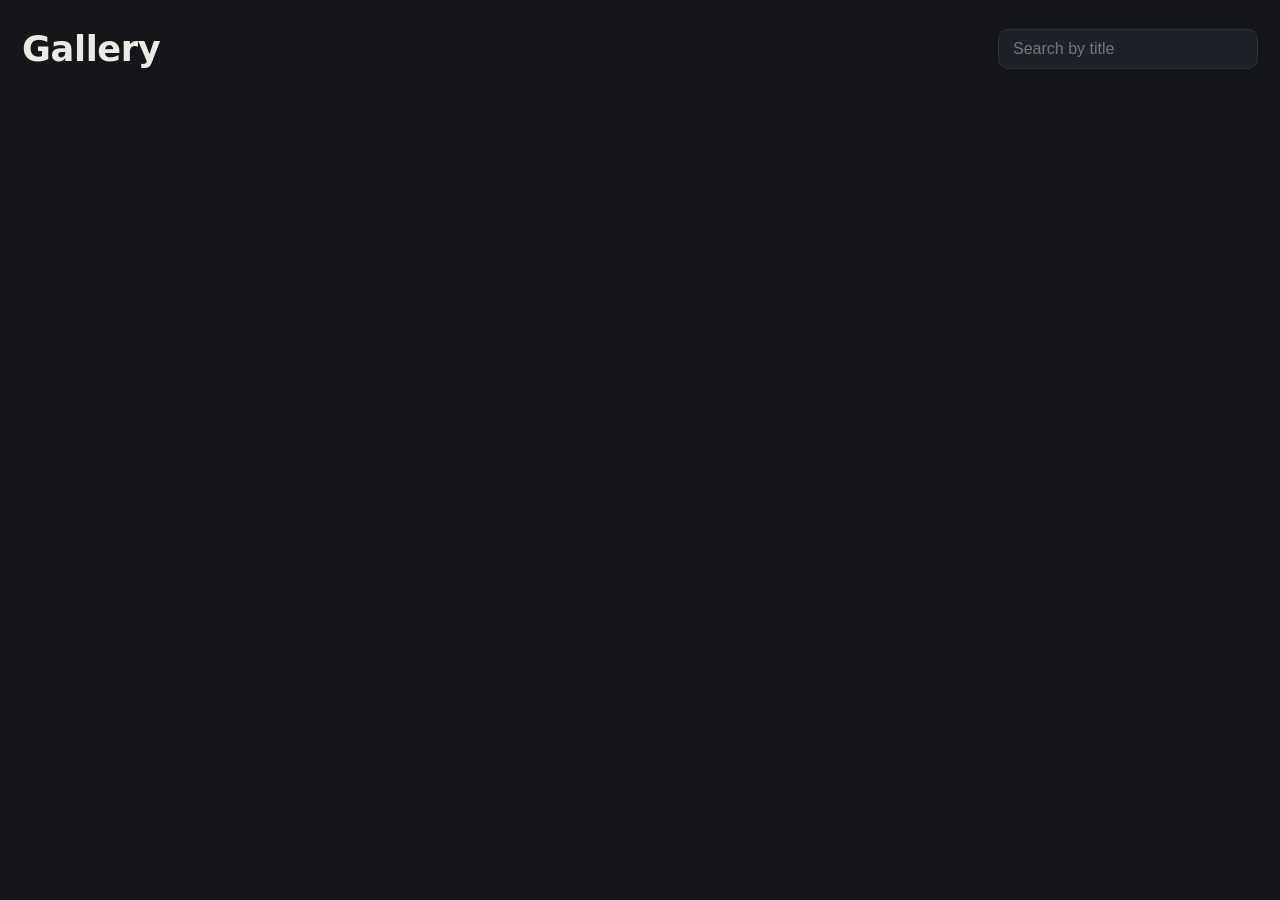
==== index.html @ 0fddbddf "Add Image Gallery project" ====
<!DOCTYPE html>
<html lang="en">
<head>
  <meta charset="UTF-8">
  <meta name="viewport" content="width=device-width, initial-scale=1">
  <title>Gallery</title>
  <link rel="stylesheet" href="style.css">
</head>
<body>
  <header class="top">
    <h1>Gallery</h1>
    <input id="search" type="search" placeholder="Search by title" aria-label="Search images">
    <nav id="filters" class="filters" aria-label="Categories"></nav>
  </header>

  <main>
    <p id="empty" class="empty" hidden>No images match. Try another category or search.</p>
    <section id="grid" class="grid" aria-live="polite"></section>
  </main>

  <div id="lightbox" class="lightbox" role="dialog" aria-modal="true" aria-label="Image viewer" hidden>
    <button class="lb-btn lb-close" id="lbClose" aria-label="Close viewer">&times;</button>
    <button class="lb-btn lb-prev" id="lbPrev" aria-label="Previous image">&#8249;</button>
    <figure class="lb-fig">
      <img id="lbImg" alt="">
      <figcaption><span id="lbTitle"></span> <span id="lbCount"></span></figcaption>
    </figure>
    <button class="lb-btn lb-next" id="lbNext" aria-label="Next image">&#8250;</button>
  </div>

  <script src="script.js"></script>
</body>
</html>
---- style.css ----
:root {
  --bg: #14161a;
  --surface: #1e2127;
  --text: #eceae4;
  --muted: #9a9ea6;
  --accent: #7cc4b0;
  --gap: 14px;
  --radius: 10px;
  --t: .3s ease;
}
* { box-sizing: border-box; margin: 0; }
body {
  font-family: system-ui, -apple-system, "Segoe UI", sans-serif;
  background: var(--bg); color: var(--text);
  padding: 20px 14px 40px;
}
:focus-visible { outline: 2px solid var(--accent); outline-offset: 2px; }

.top { max-width: 1300px; margin: 0 auto 22px; display: grid; gap: 14px; }
h1 { font-size: 1.8rem; font-weight: 600; letter-spacing: -.01em; }
#search {
  background: var(--surface); border: 1px solid #2c3037; color: var(--text);
  padding: 10px 14px; border-radius: var(--radius); font-size: 1rem; width: 100%;
}
.filters { display: flex; gap: 8px; overflow-x: auto; padding-bottom: 4px; }
.filters button {
  flex: none; background: var(--surface); color: var(--muted);
  border: 1px solid #2c3037; border-radius: 999px; padding: 8px 16px;
  font-size: .95rem; cursor: pointer; transition: var(--t);
}
.filters button:hover { color: var(--text); border-color: var(--muted); }
.filters button.active { background: var(--accent); color: #102019; border-color: var(--accent); }
.filters small { opacity: .7; margin-left: 4px; }

.grid {
  max-width: 1300px; margin: 0 auto;
  display: grid; gap: var(--gap);
  grid-template-columns: repeat(auto-fill, minmax(240px, 1fr));
}
.card {
  position: relative; aspect-ratio: 4 / 3; overflow: hidden; cursor: pointer;
  border-radius: var(--radius); background: var(--surface); border: 0; padding: 0;
  transition: transform var(--t), box-shadow var(--t), opacity var(--t);
  animation: pop .4s ease both;
}
.card.hide { opacity: 0; transform: scale(.9); }
.card:hover, .card:focus-visible { transform: translateY(-4px); box-shadow: 0 12px 28px rgba(0,0,0,.45); }
.card img {
  width: 100%; height: 100%; object-fit: cover; display: block;
  opacity: 0; transition: transform .5s ease, opacity .5s ease;
}
.card img.loaded { opacity: 1; }
.card:hover img { transform: scale(1.08); }
.card .meta {
  position: absolute; inset: 0; display: flex; flex-direction: column; justify-content: flex-end;
  padding: 14px; text-align: left; color: #fff;
  background: linear-gradient(transparent 40%, rgba(0,0,0,.8));
  opacity: 0; transition: opacity var(--t);
}
.card:hover .meta, .card:focus-visible .meta { opacity: 1; }
.meta b { font-weight: 600; }
.meta span { font-size: .85rem; opacity: .8; }
.card.skeleton { background: linear-gradient(90deg, #1e2127, #272b33, #1e2127); background-size: 200% 100%; animation: shimmer 1.2s infinite; }
.empty { text-align: center; color: var(--muted); padding: 40px 0; }

/* Lightbox */
.lightbox {
  position: fixed; inset: 0; z-index: 10; display: flex; align-items: center; justify-content: center;
  background: rgba(8,9,11,.94); opacity: 0; visibility: hidden;
  transition: opacity var(--t), visibility var(--t);
}
.lightbox.open { opacity: 1; visibility: visible; }
.lb-fig { max-width: 88vw; text-align: center; transform: scale(.95); transition: transform var(--t), opacity .2s ease; }
.lightbox.open .lb-fig { transform: scale(1); }
.lb-fig.switching { opacity: 0; }
.lb-fig img { max-width: 100%; max-height: 78vh; object-fit: contain; border-radius: 6px; }
figcaption { margin-top: 12px; color: var(--muted); }
#lbTitle { color: var(--text); margin-right: 8px; }
.lb-btn {
  position: absolute; width: 48px; height: 48px; border-radius: 50%;
  background: rgba(255,255,255,.1); color: #fff; border: 0; font-size: 2rem; line-height: 1;
  cursor: pointer; transition: background var(--t), transform var(--t);
}
.lb-btn:hover { background: rgba(255,255,255,.25); transform: scale(1.08); }
.lb-close { top: 16px; right: 16px; }
.lb-prev { left: 12px; top: 50%; margin-top: -24px; }
.lb-next { right: 12px; top: 50%; margin-top: -24px; }

@keyframes pop { from { opacity: 0; transform: translateY(10px); } }
@keyframes shimmer { to { background-position: -200% 0; } }

@media (min-width: 480px) { body { padding: 28px 22px 50px; } .top { grid-template-columns: 1fr 260px; align-items: center; } .filters { grid-column: 1 / -1; } }
@media (min-width: 768px) { h1 { font-size: 2.2rem; } .lb-prev { left: 28px; } .lb-next { right: 28px; } }
@media (min-width: 1200px) { .grid { grid-template-columns: repeat(4, 1fr); gap: 18px; } }
@media (prefers-reduced-motion: reduce) { *, *::before, *::after { animation: none !important; transition: none !important; } }
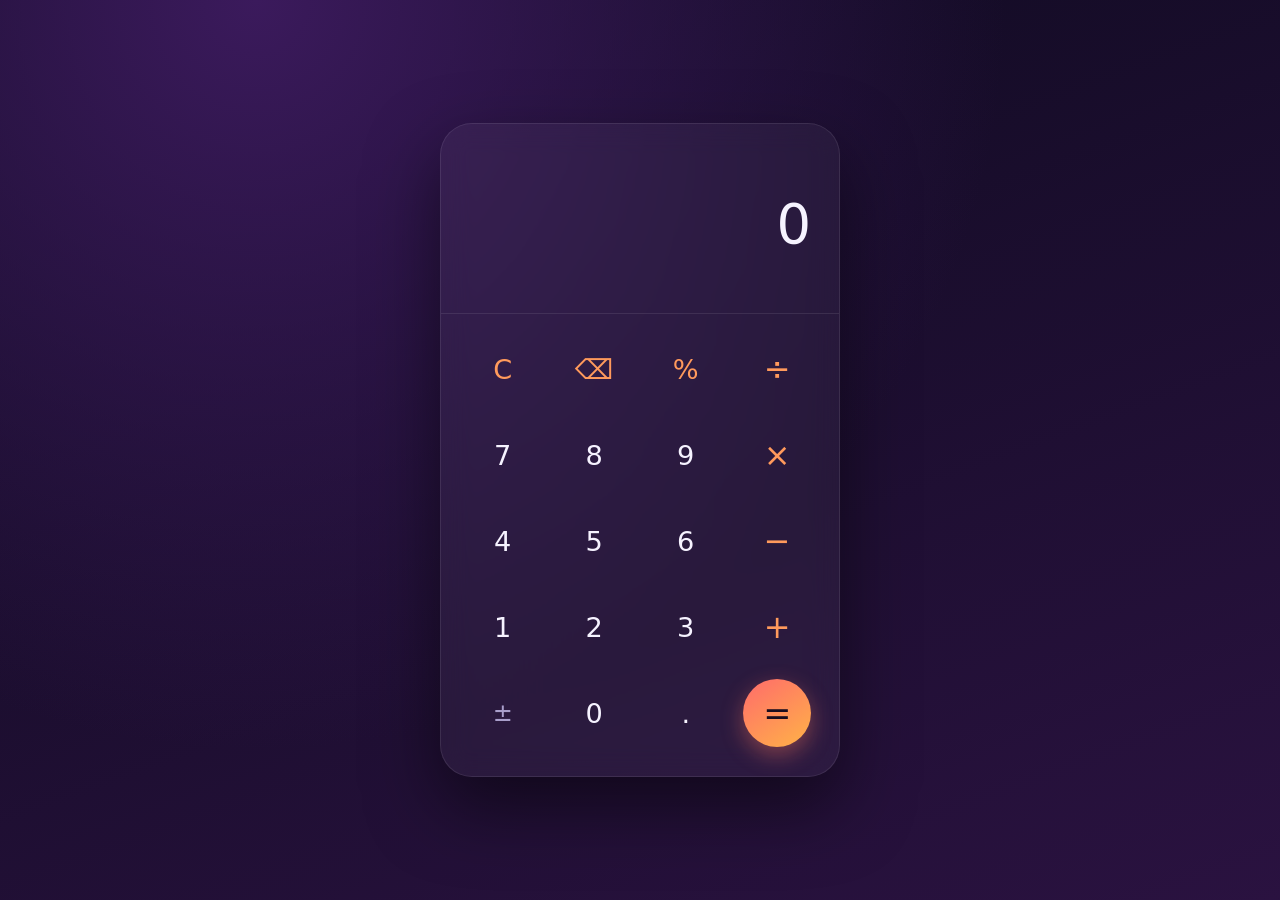
==== commit 0ce086c4: "Add files via upload" ====
--- a/index.html
+++ b/index.html
@@ -3,31 +3,44 @@
 <head>
   <meta charset="UTF-8">
   <meta name="viewport" content="width=device-width, initial-scale=1">
-  <title>Gallery</title>
+  <title>Basic Calculator</title>
   <link rel="stylesheet" href="style.css">
 </head>
 <body>
-  <header class="top">
-    <h1>Gallery</h1>
-    <input id="search" type="search" placeholder="Search by title" aria-label="Search images">
-    <nav id="filters" class="filters" aria-label="Categories"></nav>
-  </header>
+  <main class="calculator" aria-label="Calculator">
+    <section class="display" aria-live="polite">
+      <div id="result" class="display-main">0</div>
+      <div id="history" class="display-history"></div>
+    </section>
 
-  <main>
-    <p id="empty" class="empty" hidden>No images match. Try another category or search.</p>
-    <section id="grid" class="grid" aria-live="polite"></section>
+    <section class="keys" aria-label="Calculator keys">
+      <button class="key key-accent" data-action="clear" data-key="Escape" aria-label="Clear">C</button>
+      <button class="key key-accent" data-action="backspace" data-key="Backspace" aria-label="Delete">⌫</button>
+      <button class="key key-accent" data-action="percent" data-key="%" aria-label="Percent">%</button>
+      <button class="key key-accent key-op" data-action="operator" data-value="÷" data-key="/" aria-label="Divide">÷</button>
+
+      <button class="key" data-action="digit" data-value="7" data-key="7">7</button>
+      <button class="key" data-action="digit" data-value="8" data-key="8">8</button>
+      <button class="key" data-action="digit" data-value="9" data-key="9">9</button>
+      <button class="key key-accent key-op" data-action="operator" data-value="×" data-key="*" aria-label="Multiply">×</button>
+
+      <button class="key" data-action="digit" data-value="4" data-key="4">4</button>
+      <button class="key" data-action="digit" data-value="5" data-key="5">5</button>
+      <button class="key" data-action="digit" data-value="6" data-key="6">6</button>
+      <button class="key key-accent key-op" data-action="operator" data-value="-" data-key="-" aria-label="Subtract">−</button>
+
+      <button class="key" data-action="digit" data-value="1" data-key="1">1</button>
+      <button class="key" data-action="digit" data-value="2" data-key="2">2</button>
+      <button class="key" data-action="digit" data-value="3" data-key="3">3</button>
+      <button class="key key-accent key-op" data-action="operator" data-value="+" data-key="+" aria-label="Add">+</button>
+
+      <button class="key key-soft" data-action="negate" aria-label="Toggle plus or minus">±</button>
+      <button class="key" data-action="digit" data-value="0" data-key="0">0</button>
+      <button class="key" data-action="decimal" data-key=".">.</button>
+      <button class="key key-equals" data-action="equals" data-key="Enter" aria-label="Equals">=</button>
+    </section>
   </main>
-
-  <div id="lightbox" class="lightbox" role="dialog" aria-modal="true" aria-label="Image viewer" hidden>
-    <button class="lb-btn lb-close" id="lbClose" aria-label="Close viewer">&times;</button>
-    <button class="lb-btn lb-prev" id="lbPrev" aria-label="Previous image">&#8249;</button>
-    <figure class="lb-fig">
-      <img id="lbImg" alt="">
-      <figcaption><span id="lbTitle"></span> <span id="lbCount"></span></figcaption>
-    </figure>
-    <button class="lb-btn lb-next" id="lbNext" aria-label="Next image">&#8250;</button>
-  </div>
 
   <script src="script.js"></script>
 </body>
-</html>+</html>
--- a/style.css
+++ b/style.css
@@ -1,95 +1,159 @@
+/* ---------- Design tokens ---------- */
 :root {
-  --bg: #14161a;
-  --surface: #1e2127;
-  --text: #eceae4;
-  --muted: #9a9ea6;
-  --accent: #7cc4b0;
-  --gap: 14px;
-  --radius: 10px;
-  --t: .3s ease;
+  --bg-from: #0e0a1f;
+  --bg-to: #2a1240;
+  --surface: rgba(255, 255, 255, 0.045);
+  --line: rgba(255, 255, 255, 0.09);
+  --text: #f6f3ff;
+  --muted: #a99fcb;
+  --accent: #ff9a5c;
+  --accent-grad: linear-gradient(145deg, #ff6b6b, #ffb347);
+  --press: rgba(255, 255, 255, 0.1);
+  --press-accent: rgba(255, 154, 92, 0.18);
+  --font: "Segoe UI", system-ui, -apple-system, "Helvetica Neue", Arial, sans-serif;
 }
-* { box-sizing: border-box; margin: 0; }
+
+* { box-sizing: border-box; margin: 0; padding: 0; }
+
 body {
-  font-family: system-ui, -apple-system, "Segoe UI", sans-serif;
-  background: var(--bg); color: var(--text);
-  padding: 20px 14px 40px;
+  min-height: 100vh;
+  min-height: 100dvh;
+  display: flex;
+  align-items: center;
+  justify-content: center;
+  padding: 16px;
+  font-family: var(--font);
+  color: var(--text);
+  background: radial-gradient(circle at 20% 0%, #3b1a5c 0%, transparent 55%),
+              linear-gradient(160deg, var(--bg-from), var(--bg-to)) fixed;
 }
-:focus-visible { outline: 2px solid var(--accent); outline-offset: 2px; }
 
-.top { max-width: 1300px; margin: 0 auto 22px; display: grid; gap: 14px; }
-h1 { font-size: 1.8rem; font-weight: 600; letter-spacing: -.01em; }
-#search {
-  background: var(--surface); border: 1px solid #2c3037; color: var(--text);
-  padding: 10px 14px; border-radius: var(--radius); font-size: 1rem; width: 100%;
+/* ---------- Calculator ---------- */
+.calculator {
+  width: 100%;
+  max-width: 380px;
+  display: flex;
+  flex-direction: column;
+  border-radius: 32px;
+  background: var(--surface);
+  border: 1px solid var(--line);
+  box-shadow: 0 30px 70px rgba(0, 0, 0, 0.5);
+  backdrop-filter: blur(14px);
+  -webkit-backdrop-filter: blur(14px);
+  overflow: hidden;
 }
-.filters { display: flex; gap: 8px; overflow-x: auto; padding-bottom: 4px; }
-.filters button {
-  flex: none; background: var(--surface); color: var(--muted);
-  border: 1px solid #2c3037; border-radius: 999px; padding: 8px 16px;
-  font-size: .95rem; cursor: pointer; transition: var(--t);
+
+/* ---------- Display ---------- */
+.display {
+  min-height: 190px;
+  padding: 28px 28px 18px;
+  display: flex;
+  flex-direction: column;
+  justify-content: flex-end;
+  align-items: flex-end;
+  gap: 8px;
+  border-bottom: 1px solid var(--line);
 }
-.filters button:hover { color: var(--text); border-color: var(--muted); }
-.filters button.active { background: var(--accent); color: #102019; border-color: var(--accent); }
-.filters small { opacity: .7; margin-left: 4px; }
 
-.grid {
-  max-width: 1300px; margin: 0 auto;
-  display: grid; gap: var(--gap);
-  grid-template-columns: repeat(auto-fill, minmax(240px, 1fr));
+.display-main {
+  max-width: 100%;
+  font-size: 3.4rem;
+  font-weight: 300;
+  line-height: 1.1;
+  text-align: right;
+  font-variant-numeric: tabular-nums;
+  white-space: nowrap;
+  overflow-x: auto;
+  scrollbar-width: none;
 }
-.card {
-  position: relative; aspect-ratio: 4 / 3; overflow: hidden; cursor: pointer;
-  border-radius: var(--radius); background: var(--surface); border: 0; padding: 0;
-  transition: transform var(--t), box-shadow var(--t), opacity var(--t);
-  animation: pop .4s ease both;
+.display-main::-webkit-scrollbar { display: none; }
+.display-main.medium { font-size: 2.6rem; }
+.display-main.small  { font-size: 1.9rem; }
+.display-main.error  { font-size: 1.4rem; font-weight: 500; color: #ff8a8e; white-space: normal; }
+
+.display-history {
+  min-height: 1.5em;
+  max-width: 100%;
+  font-size: 1.35rem;
+  color: var(--muted);
+  font-variant-numeric: tabular-nums;
+  white-space: nowrap;
+  overflow-x: auto;
+  scrollbar-width: none;
 }
-.card.hide { opacity: 0; transform: scale(.9); }
-.card:hover, .card:focus-visible { transform: translateY(-4px); box-shadow: 0 12px 28px rgba(0,0,0,.45); }
-.card img {
-  width: 100%; height: 100%; object-fit: cover; display: block;
-  opacity: 0; transition: transform .5s ease, opacity .5s ease;
+.display-history::-webkit-scrollbar { display: none; }
+
+/* ---------- Keys ---------- */
+.keys {
+  display: grid;
+  grid-template-columns: repeat(4, 1fr);
+  grid-auto-rows: 82px;
+  padding: 14px 16px 22px;
+  row-gap: 4px;
 }
-.card img.loaded { opacity: 1; }
-.card:hover img { transform: scale(1.08); }
-.card .meta {
-  position: absolute; inset: 0; display: flex; flex-direction: column; justify-content: flex-end;
-  padding: 14px; text-align: left; color: #fff;
-  background: linear-gradient(transparent 40%, rgba(0,0,0,.8));
-  opacity: 0; transition: opacity var(--t);
+
+.key {
+  justify-self: center;
+  align-self: center;
+  width: min(100%, 68px);
+  aspect-ratio: 1;
+  border: none;
+  border-radius: 50%;
+  background: transparent;
+  color: var(--text);
+  font: inherit;
+  font-size: 1.7rem;
+  font-weight: 400;
+  cursor: pointer;
+  transition: background 0.18s ease, transform 0.12s ease;
+  -webkit-tap-highlight-color: transparent;
 }
-.card:hover .meta, .card:focus-visible .meta { opacity: 1; }
-.meta b { font-weight: 600; }
-.meta span { font-size: .85rem; opacity: .8; }
-.card.skeleton { background: linear-gradient(90deg, #1e2127, #272b33, #1e2127); background-size: 200% 100%; animation: shimmer 1.2s infinite; }
-.empty { text-align: center; color: var(--muted); padding: 40px 0; }
 
-/* Lightbox */
-.lightbox {
-  position: fixed; inset: 0; z-index: 10; display: flex; align-items: center; justify-content: center;
-  background: rgba(8,9,11,.94); opacity: 0; visibility: hidden;
-  transition: opacity var(--t), visibility var(--t);
+.key:hover { background: var(--press); }
+.key:active,
+.key.pressed { background: var(--press); transform: scale(0.88); }
+.key:focus-visible { outline: 2px solid var(--accent); outline-offset: 2px; }
+
+.key-accent { color: var(--accent); }
+.key-accent:hover { background: var(--press-accent); }
+.key-accent:active,
+.key-accent.pressed { background: var(--press-accent); }
+.key-op { font-size: 2rem; }
+.key-soft { color: var(--muted); font-size: 1.5rem; }
+
+.key-equals {
+  background: var(--accent-grad);
+  color: #1a0d1f;
+  font-size: 2.1rem;
+  font-weight: 500;
+  box-shadow: 0 8px 22px rgba(255, 120, 90, 0.4);
+  transition: transform 0.12s ease, box-shadow 0.18s ease, filter 0.18s ease;
 }
-.lightbox.open { opacity: 1; visibility: visible; }
-.lb-fig { max-width: 88vw; text-align: center; transform: scale(.95); transition: transform var(--t), opacity .2s ease; }
-.lightbox.open .lb-fig { transform: scale(1); }
-.lb-fig.switching { opacity: 0; }
-.lb-fig img { max-width: 100%; max-height: 78vh; object-fit: contain; border-radius: 6px; }
-figcaption { margin-top: 12px; color: var(--muted); }
-#lbTitle { color: var(--text); margin-right: 8px; }
-.lb-btn {
-  position: absolute; width: 48px; height: 48px; border-radius: 50%;
-  background: rgba(255,255,255,.1); color: #fff; border: 0; font-size: 2rem; line-height: 1;
-  cursor: pointer; transition: background var(--t), transform var(--t);
+.key-equals:hover { background: var(--accent-grad); filter: brightness(1.1); box-shadow: 0 10px 28px rgba(255, 120, 90, 0.55); }
+.key-equals:active,
+.key-equals.pressed { background: var(--accent-grad); transform: scale(0.92); }
+
+/* ---------- Responsive ---------- */
+@media (max-width: 480px) {
+  body { padding: 0; }
+  .calculator {
+    max-width: none;
+    min-height: 100vh;
+    min-height: 100dvh;
+    border-radius: 0;
+    border: none;
+    justify-content: flex-end;
+  }
+  .display { flex: 1; }
+  .keys { grid-auto-rows: clamp(66px, 11.5dvh, 86px); padding-bottom: 28px; }
+  .key { width: min(100%, 72px); }
 }
-.lb-btn:hover { background: rgba(255,255,255,.25); transform: scale(1.08); }
-.lb-close { top: 16px; right: 16px; }
-.lb-prev { left: 12px; top: 50%; margin-top: -24px; }
-.lb-next { right: 12px; top: 50%; margin-top: -24px; }
 
-@keyframes pop { from { opacity: 0; transform: translateY(10px); } }
-@keyframes shimmer { to { background-position: -200% 0; } }
+@media (min-width: 700px) {
+  .calculator { max-width: 400px; }
+}
 
-@media (min-width: 480px) { body { padding: 28px 22px 50px; } .top { grid-template-columns: 1fr 260px; align-items: center; } .filters { grid-column: 1 / -1; } }
-@media (min-width: 768px) { h1 { font-size: 2.2rem; } .lb-prev { left: 28px; } .lb-next { right: 28px; } }
-@media (min-width: 1200px) { .grid { grid-template-columns: repeat(4, 1fr); gap: 18px; } }
-@media (prefers-reduced-motion: reduce) { *, *::before, *::after { animation: none !important; transition: none !important; } }+@media (prefers-reduced-motion: reduce) {
+  .key, .key-equals { transition: none; }
+  .key:active, .key.pressed, .key-equals:active, .key-equals.pressed { transform: none; }
+}
